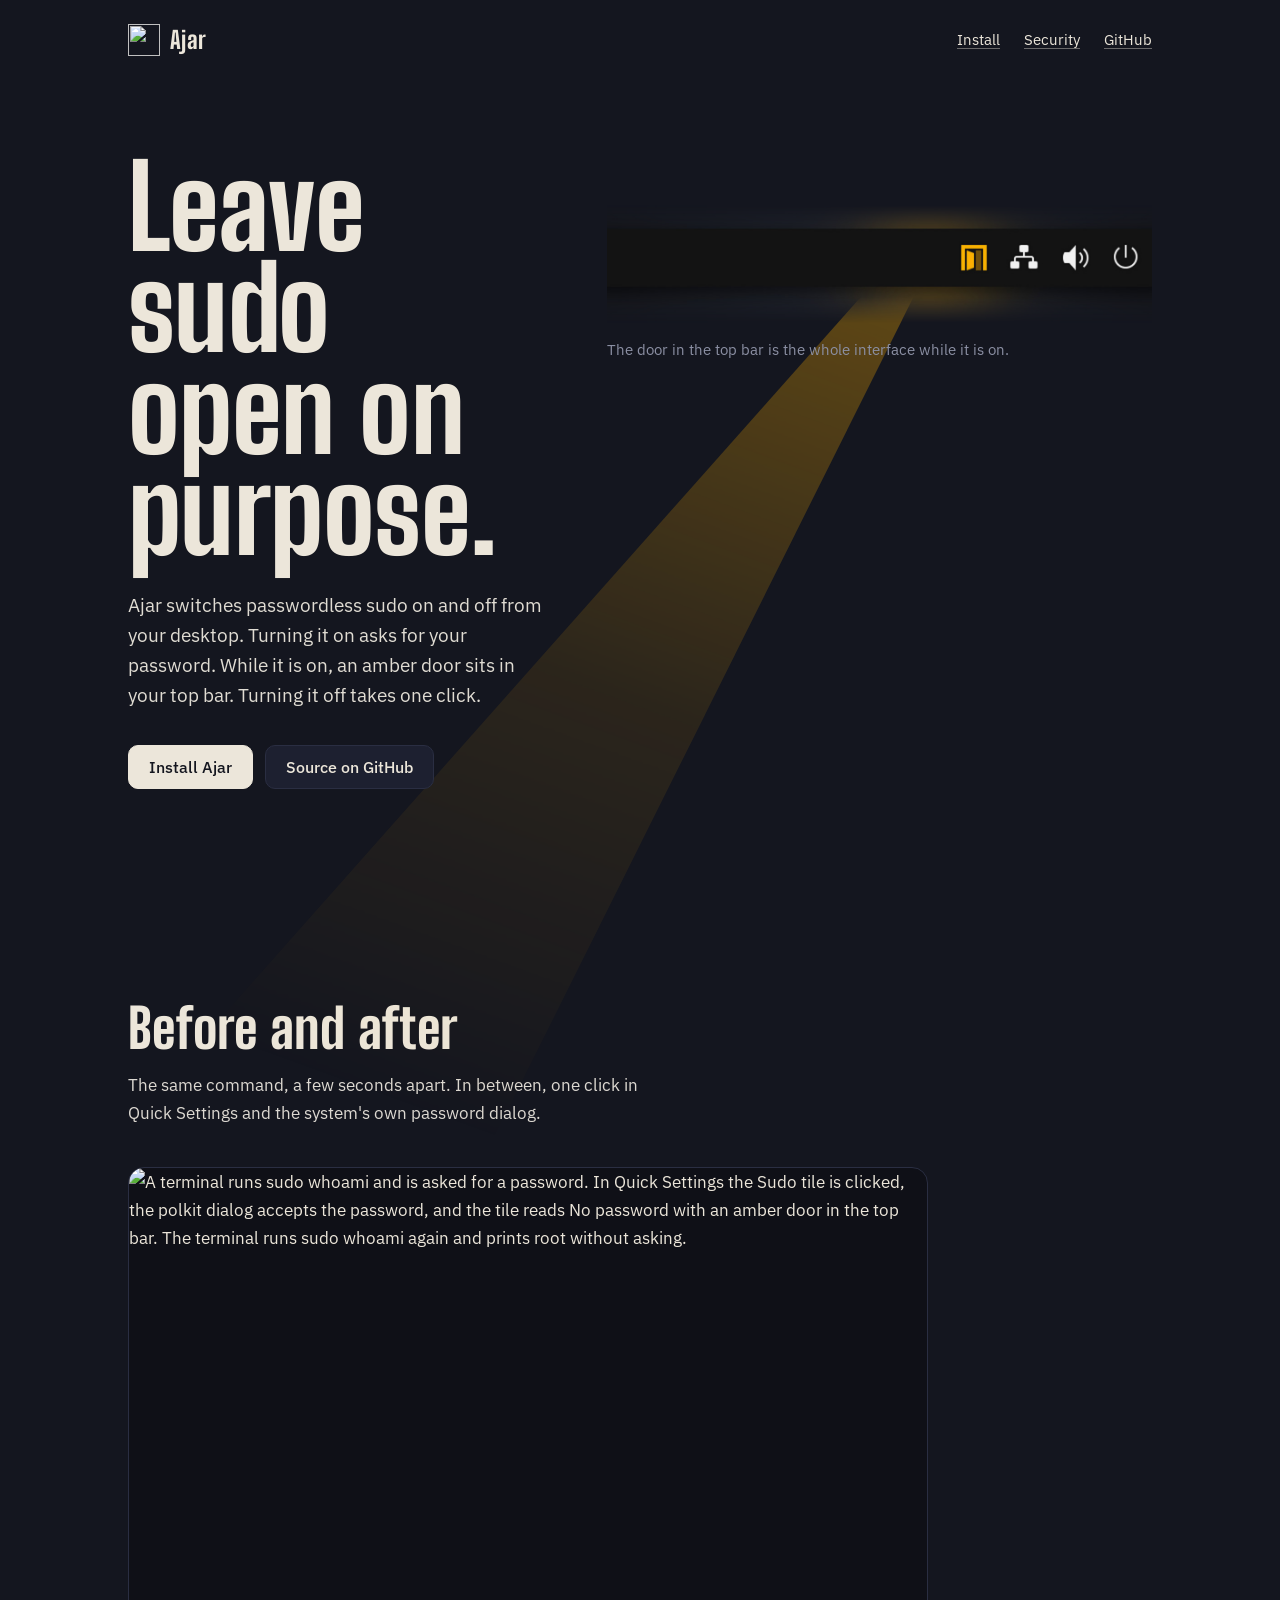
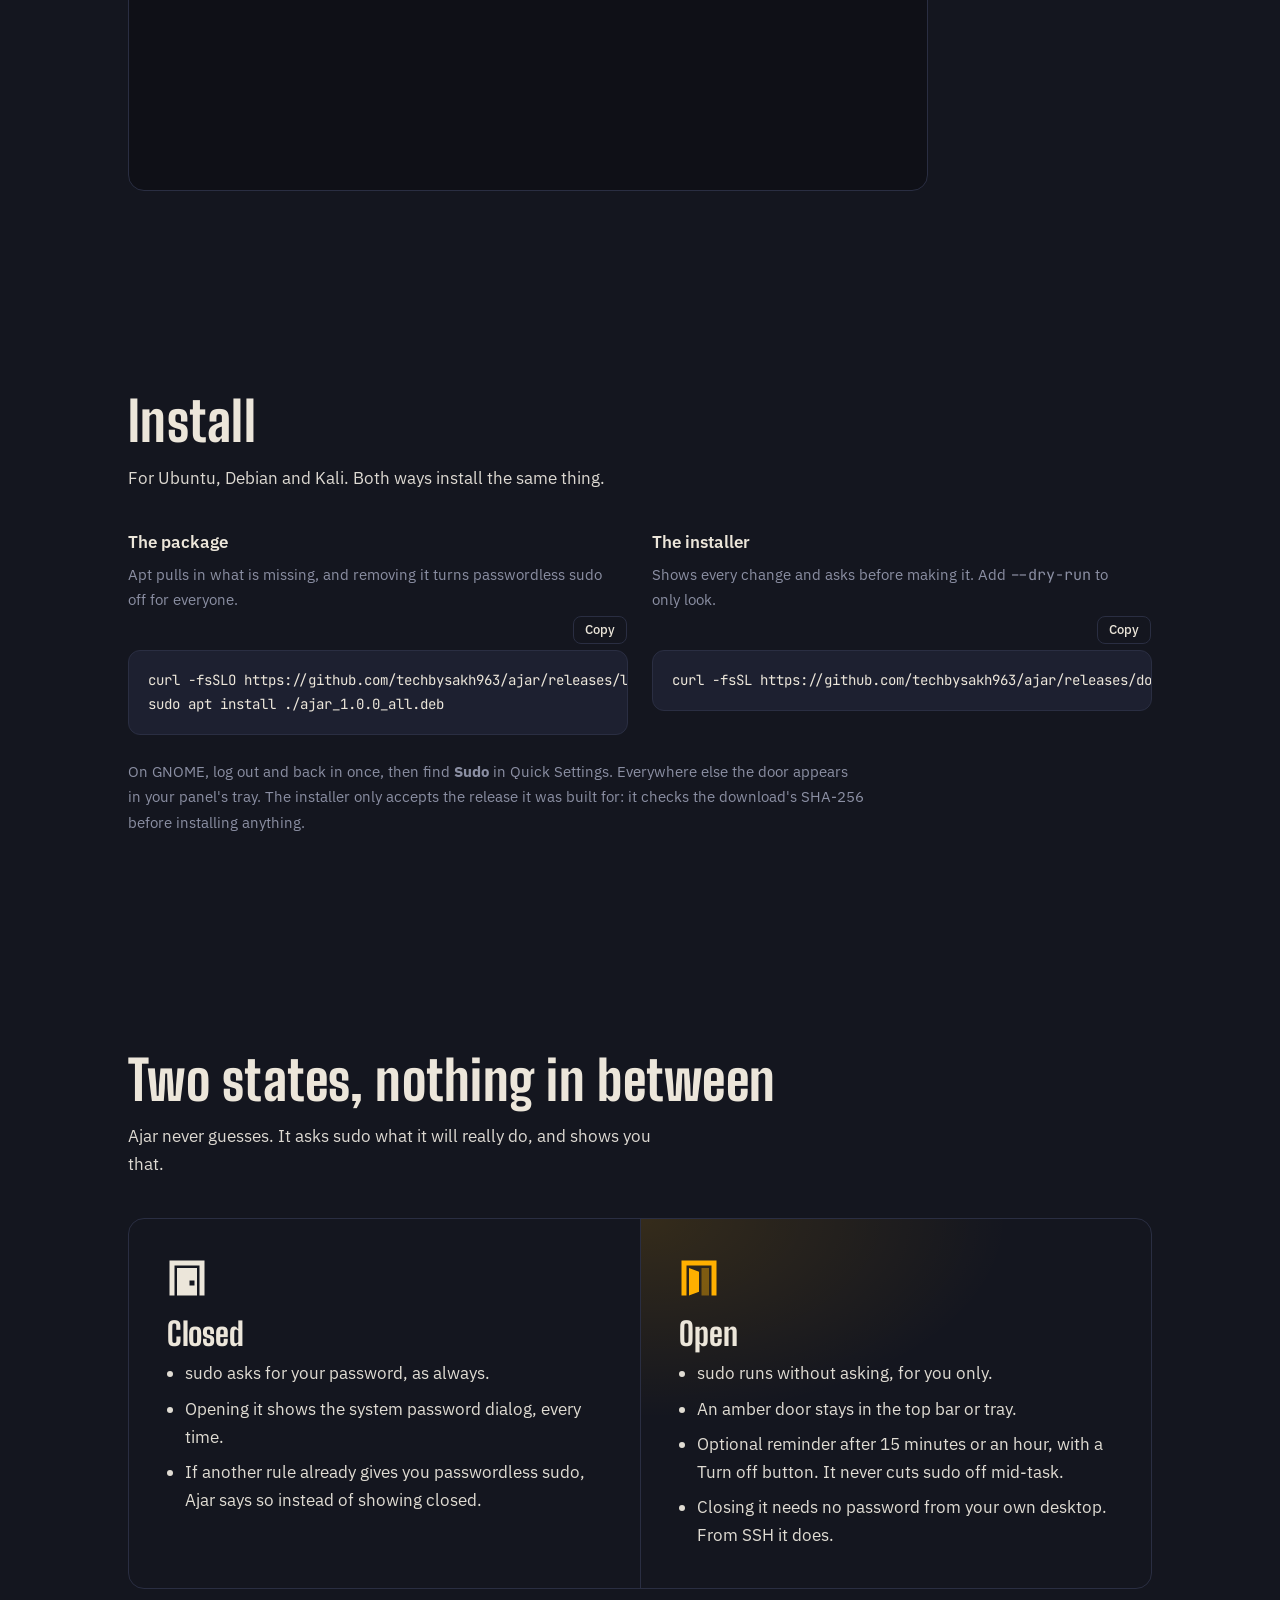
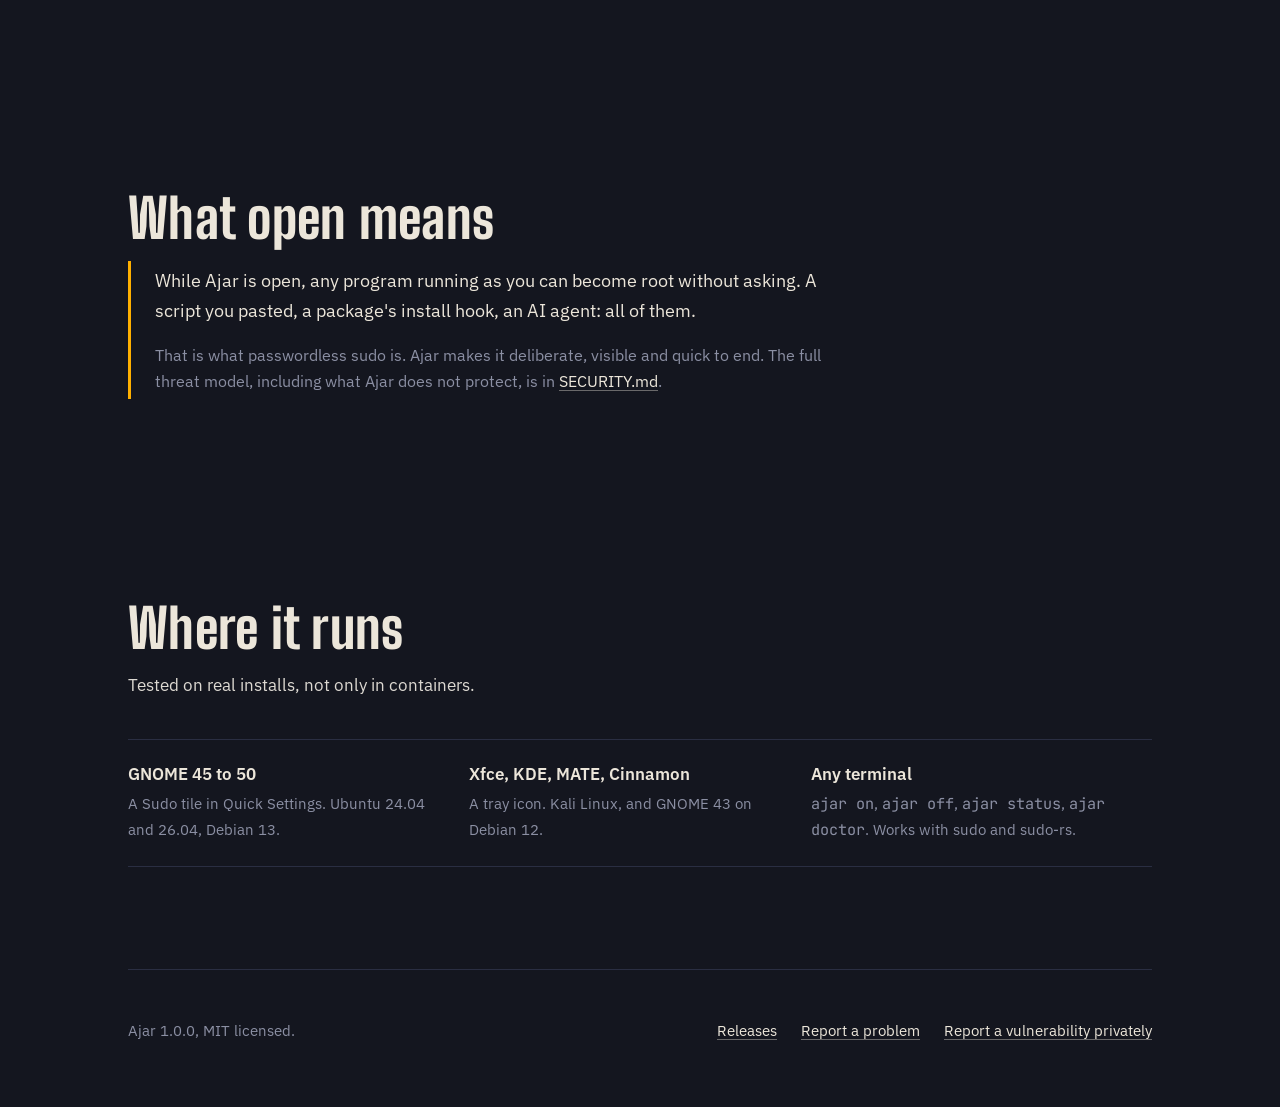
==== site/index.html @ 42a321dc "Add the landing page A dark room with the real top bar in it, and the light from the amber door fall" ====
<!doctype html>
<html lang="en">
<head>
<meta charset="utf-8">
<meta name="viewport" content="width=device-width, initial-scale=1">
<title>Ajar · Passwordless sudo switch for Linux (GNOME, Xfce, KDE)</title>
<meta name="description" content="Ajar turns passwordless sudo on and off from GNOME Quick Settings, a tray icon on Xfce, KDE and Kali, or the terminal. Turning on always asks for your password; an amber door shows while sudo is open.">
<link rel="canonical" href="https://techbysakh963.github.io/ajar/">
<meta property="og:type" content="website">
<meta property="og:title" content="Ajar: leave sudo open on purpose, and close it in one click">
<meta property="og:description" content="A passwordless sudo switch for GNOME, Xfce, KDE and the terminal. Polkit-gated, visible, and easy to turn off.">
<meta property="og:url" content="https://techbysakh963.github.io/ajar/">
<meta property="og:image" content="https://techbysakh963.github.io/ajar/hero.jpg">
<meta name="twitter:card" content="summary_large_image">
<meta name="theme-color" content="#14161f">
<link rel="icon" href="icon.svg" type="image/svg+xml">
<link rel="preconnect" href="https://fonts.googleapis.com">
<link rel="preconnect" href="https://fonts.gstatic.com" crossorigin>
<link href="https://fonts.googleapis.com/css2?family=Big+Shoulders+Display:wght@600;800&family=IBM+Plex+Sans:wght@400;500;600&family=JetBrains+Mono:wght@400;500&display=swap" rel="stylesheet">
<script type="application/ld+json">
{"@context":"https://schema.org","@type":"SoftwareApplication","name":"Ajar","applicationCategory":"UtilitiesApplication","operatingSystem":"Linux (Ubuntu, Debian, Kali)","description":"Switch passwordless sudo on and off from GNOME Quick Settings, a tray icon, or the command line. Turning on is gated by polkit.","softwareVersion":"1.0.0","license":"https://opensource.org/licenses/MIT","url":"https://techbysakh963.github.io/ajar/","downloadUrl":"https://github.com/techbysakh963/ajar/releases/latest","codeRepository":"https://github.com/techbysakh963/ajar","offers":{"@type":"Offer","price":"0","priceCurrency":"USD"}}
</script>
<style>
:root {
  --night: #14161f;
  --wall: #1d2030;
  --edge: #2a2e42;
  --lamp: #ffb000;
  --paper: #ece6da;
  --dust: #8b8fa3;
  --measure: 34rem;
  --gutter: clamp(1.25rem, 5vw, 4rem);
}
* { box-sizing: border-box; }
html { background: var(--night); }
body {
  margin: 0; color: var(--paper); background: var(--night);
  font: 400 1.0625rem/1.65 "IBM Plex Sans", system-ui, sans-serif;
  -webkit-font-smoothing: antialiased; overflow-x: hidden;
}
a { color: var(--paper); text-underline-offset: 0.2em; text-decoration-color: color-mix(in srgb, var(--paper) 40%, transparent); }
a:hover { text-decoration-color: var(--paper); }
:focus-visible { outline: 2px solid var(--lamp); outline-offset: 3px; border-radius: 4px; }
img { max-width: 100%; height: auto; display: block; }
code, pre { font-family: "JetBrains Mono", ui-monospace, monospace; }
.wrap { max-width: 72rem; margin: 0 auto; padding: 0 var(--gutter); }
.skip { position: absolute; left: -999px; }
.skip:focus { left: var(--gutter); top: 1rem; background: var(--wall); padding: .5rem 1rem; z-index: 5; }

/* ---------- top line ---------- */
.site-head { display: flex; justify-content: space-between; align-items: center; padding: 1.5rem 0; position: relative; z-index: 2; }
.brand { display: flex; align-items: center; gap: .6rem; font: 800 1.5rem/1 "Big Shoulders Display", sans-serif; letter-spacing: .02em; text-decoration: none; }
.brand img { width: 32px; height: 32px; }
.site-head nav { display: flex; gap: 1.5rem; font-size: .95rem; }

/* ---------- hero: the room and the light from the door ---------- */
.hero { position: relative; padding: clamp(2rem, 6vw, 5rem) 0 clamp(4rem, 9vw, 7rem); isolation: isolate; }
.light {
  /* a wedge of warm light, hinged at the door in the top bar, falling down and left */
  position: absolute; z-index: -1; pointer-events: none;
  top: calc(var(--door-y, 210px)); right: var(--door-x, 22%);
  width: min(78vw, 1100px); height: min(120vh, 1100px);
  transform-origin: 100% 0;
  background: linear-gradient(200deg, color-mix(in srgb, var(--lamp) 34%, transparent) 0%, color-mix(in srgb, var(--lamp) 10%, transparent) 38%, transparent 72%);
  clip-path: polygon(100% 0, 96% 0, 0 100%, 46% 100%);
  filter: blur(2px);
  animation: open 1.6s cubic-bezier(.2,.7,.1,1) .25s both;
}
@keyframes open {
  from { clip-path: polygon(100% 0, 99.5% 0, 98% 100%, 99% 100%); opacity: .2; }
  to   { clip-path: polygon(100% 0, 96% 0, 0 100%, 46% 100%); opacity: 1; }
}
.hero-grid { display: grid; grid-template-columns: minmax(0, .95fr) minmax(0, 1.25fr); gap: clamp(2rem, 5vw, 5rem); align-items: start; }
h1 {
  margin: 0; font: 800 clamp(3.4rem, 9vw, 7.25rem)/.88 "Big Shoulders Display", sans-serif;
  letter-spacing: -.005em; text-wrap: balance;
}
.lede { margin: 1.75rem 0 0; max-width: var(--measure); font-size: 1.2rem; line-height: 1.55; color: color-mix(in srgb, var(--paper) 88%, var(--dust)); }
.actions { display: flex; flex-wrap: wrap; gap: .75rem; margin-top: 2.25rem; }
.btn {
  display: inline-flex; align-items: center; gap: .5rem; padding: .8rem 1.25rem; border-radius: 10px;
  font: 500 1rem/1 "IBM Plex Sans", sans-serif; text-decoration: none; color: var(--paper);
  border: 1px solid var(--edge); background: var(--wall);
}
.btn:hover { border-color: color-mix(in srgb, var(--paper) 45%, var(--edge)); }
.btn.primary { background: var(--paper); color: var(--night); border-color: var(--paper); }
.btn.primary:hover { background: #fff; }
.bar { margin: clamp(1rem, 4vw, 3rem) 0 0; }
.bar img {
  width: 100%;
  /* the crop cuts through the glow: fade its top and bottom edges into the room */
  -webkit-mask-image: linear-gradient(transparent, #000 22%, #000 78%, transparent);
          mask-image: linear-gradient(transparent, #000 22%, #000 78%, transparent);
}
.bar figcaption { margin-top: .9rem; color: var(--dust); font-size: .95rem; }

/* ---------- sections ---------- */
section { padding: clamp(3.5rem, 8vw, 6.5rem) 0; }
h2 { margin: 0 0 1rem; font: 800 clamp(2.2rem, 5vw, 3.4rem)/.95 "Big Shoulders Display", sans-serif; letter-spacing: .005em; }
.intro { max-width: var(--measure); margin: 0 0 2.5rem; color: color-mix(in srgb, var(--paper) 85%, var(--dust)); }

.demo-frame { border-radius: 16px; overflow: hidden; border: 1px solid var(--edge); max-width: 800px; background: #0f1017; }

.install-grid { display: grid; grid-template-columns: repeat(2, minmax(0, 1fr)); gap: 1.5rem; }
.cmd h3 { margin: 0 0 .5rem; font: 600 1.05rem/1.3 "IBM Plex Sans", sans-serif; }
.cmd p { margin: 0; color: var(--dust); font-size: .95rem; max-width: 30rem; }
.code { position: relative; background: var(--wall); border: 1px solid var(--edge); border-radius: 12px; margin-top: 2.4rem; }
.code pre { margin: 0; padding: 1.1rem 1.2rem; overflow-x: auto; font-size: .88rem; line-height: 1.7; color: var(--paper); }
.copy {
  /* sits just above the block, so it never covers a long command */
  position: absolute; top: -2.2rem; right: 0; padding: .4rem .7rem; border-radius: 8px;
  border: 1px solid var(--edge); background: var(--night); color: var(--paper); font: 500 .8rem/1 "IBM Plex Sans", sans-serif; cursor: pointer;
}
.copy:hover { border-color: var(--dust); }
.note { margin-top: 1.5rem; color: var(--dust); font-size: .95rem; max-width: 46rem; }

.states { display: grid; grid-template-columns: repeat(2, minmax(0, 1fr)); border: 1px solid var(--edge); border-radius: 16px; overflow: hidden; }
.state { padding: clamp(1.5rem, 3vw, 2.5rem); }
.state + .state { border-left: 1px solid var(--edge); }
.state.open { background: radial-gradient(120% 90% at 0% 0%, color-mix(in srgb, var(--lamp) 14%, transparent), transparent 60%); }
.state img { width: 40px; height: 40px; margin-bottom: 1.25rem; }
.state h3 { margin: 0 0 .6rem; font: 800 2rem/1 "Big Shoulders Display", sans-serif; }
.state ul { margin: 0; padding-left: 1.1rem; color: color-mix(in srgb, var(--paper) 88%, var(--dust)); }
.state li + li { margin-top: .45rem; }

.warning { max-width: 46rem; border-left: 3px solid var(--lamp); padding: .25rem 0 .25rem 1.5rem; }
.warning p { margin: 0 0 1rem; font-size: 1.15rem; }
.warning p:last-child { margin: 0; font-size: 1rem; color: var(--dust); }

.desktops { display: grid; grid-template-columns: repeat(3, minmax(0, 1fr)); gap: 0; border-top: 1px solid var(--edge); }
.desktops div { padding: 1.5rem 1.5rem 1.5rem 0; border-bottom: 1px solid var(--edge); }
.desktops h3 { margin: 0 0 .35rem; font: 600 1.05rem/1.3 "IBM Plex Sans", sans-serif; }
.desktops p { margin: 0; color: var(--dust); font-size: .95rem; }

.site-foot { padding: 3rem 0 4rem; border-top: 1px solid var(--edge); color: var(--dust); font-size: .95rem; display: flex; flex-wrap: wrap; gap: 1rem 2rem; justify-content: space-between; }
.site-foot nav { display: flex; flex-wrap: wrap; gap: 1.5rem; }

@media (max-width: 860px) {
  /* minmax(0, 1fr), not 1fr: a 1fr track won't shrink below a long command line */
  .hero-grid, .install-grid, .states { grid-template-columns: minmax(0, 1fr); }
  .state + .state { border-left: 0; border-top: 1px solid var(--edge); }
  .desktops { grid-template-columns: minmax(0, 1fr); }
  .light { width: 140vw; right: 8%; }
  .site-head nav a.hide-sm { display: none; }
}
@media (prefers-reduced-motion: reduce) { .light { animation: none; } }
</style>
</head>
<body>
<a class="skip" href="#install">Skip to install</a>
<div class="wrap">
  <header class="site-head">
    <a class="brand" href="./"><img src="icon.svg" alt="" width="32" height="32">Ajar</a>
    <nav aria-label="Main">
      <a href="#install">Install</a>
      <a class="hide-sm" href="https://github.com/techbysakh963/ajar/blob/main/SECURITY.md">Security</a>
      <a href="https://github.com/techbysakh963/ajar">GitHub</a>
    </nav>
  </header>
</div>

<main id="main">
  <div class="hero">
    <div class="light" aria-hidden="true"></div>
    <div class="wrap hero-grid">
      <div>
        <h1>Leave sudo open on purpose.</h1>
        <p class="lede">Ajar switches passwordless sudo on and off from your desktop. Turning it on asks for your password. While it is on, an amber door sits in your top bar. Turning it off takes one click.</p>
        <div class="actions">
          <a class="btn primary" href="#install">Install Ajar</a>
          <a class="btn" href="https://github.com/techbysakh963/ajar">Source on GitHub</a>
        </div>
      </div>
      <figure class="bar">
        <img id="bar" src="bar.jpg" width="1200" height="260" alt="A real GNOME top bar with an amber open door next to the network, volume and power icons: sudo is passwordless right now.">
        <figcaption>The door in the top bar is the whole interface while it is on.</figcaption>
      </figure>
    </div>
  </div>

  <section aria-labelledby="see">
    <div class="wrap">
      <h2 id="see">Before and after</h2>
      <p class="intro">The same command, a few seconds apart. In between, one click in Quick Settings and the system's own password dialog.</p>
      <div class="demo-frame">
        <img src="demo.gif" width="800" height="624" loading="lazy" alt="A terminal runs sudo whoami and is asked for a password. In Quick Settings the Sudo tile is clicked, the polkit dialog accepts the password, and the tile reads No password with an amber door in the top bar. The terminal runs sudo whoami again and prints root without asking.">
      </div>
    </div>
  </section>

  <section id="install" aria-labelledby="install-h">
    <div class="wrap">
      <h2 id="install-h">Install</h2>
      <p class="intro">For Ubuntu, Debian and Kali. Both ways install the same thing.</p>
      <div class="install-grid">
        <div class="cmd">
          <h3>The package</h3>
          <p>Apt pulls in what is missing, and removing it turns passwordless sudo off for everyone.</p>
          <div class="code"><pre><code>curl -fsSLO https://github.com/techbysakh963/ajar/releases/latest/download/ajar_1.0.0_all.deb
sudo apt install ./ajar_1.0.0_all.deb</code></pre><button class="copy" type="button">Copy</button></div>
        </div>
        <div class="cmd">
          <h3>The installer</h3>
          <p>Shows every change and asks before making it. Add <code>--dry-run</code> to only look.</p>
          <div class="code"><pre><code>curl -fsSL https://github.com/techbysakh963/ajar/releases/download/v1.0.0/install.sh | bash</code></pre><button class="copy" type="button">Copy</button></div>
        </div>
      </div>
      <p class="note">On GNOME, log out and back in once, then find <strong>Sudo</strong> in Quick Settings. Everywhere else the door appears in your panel's tray. The installer only accepts the release it was built for: it checks the download's SHA-256 before installing anything.</p>
    </div>
  </section>

  <section aria-labelledby="states">
    <div class="wrap">
      <h2 id="states">Two states, nothing in between</h2>
      <p class="intro">Ajar never guesses. It asks sudo what it will really do, and shows you that.</p>
      <div class="states">
        <div class="state">
          <img src="closed.svg" alt="" width="40" height="40">
          <h3>Closed</h3>
          <ul>
            <li>sudo asks for your password, as always.</li>
            <li>Opening it shows the system password dialog, every time.</li>
            <li>If another rule already gives you passwordless sudo, Ajar says so instead of showing closed.</li>
          </ul>
        </div>
        <div class="state open">
          <img src="open.svg" alt="" width="40" height="40">
          <h3>Open</h3>
          <ul>
            <li>sudo runs without asking, for you only.</li>
            <li>An amber door stays in the top bar or tray.</li>
            <li>Optional reminder after 15 minutes or an hour, with a Turn off button. It never cuts sudo off mid-task.</li>
            <li>Closing it needs no password from your own desktop. From SSH it does.</li>
          </ul>
        </div>
      </div>
    </div>
  </section>

  <section aria-labelledby="honest">
    <div class="wrap">
      <h2 id="honest">What open means</h2>
      <div class="warning">
        <p>While Ajar is open, any program running as you can become root without asking. A script you pasted, a package's install hook, an AI agent: all of them.</p>
        <p>That is what passwordless sudo is. Ajar makes it deliberate, visible and quick to end. The full threat model, including what Ajar does not protect, is in <a href="https://github.com/techbysakh963/ajar/blob/main/SECURITY.md">SECURITY.md</a>.</p>
      </div>
    </div>
  </section>

  <section aria-labelledby="where">
    <div class="wrap">
      <h2 id="where">Where it runs</h2>
      <p class="intro">Tested on real installs, not only in containers.</p>
      <div class="desktops">
        <div><h3>GNOME 45 to 50</h3><p>A Sudo tile in Quick Settings. Ubuntu 24.04 and 26.04, Debian 13.</p></div>
        <div><h3>Xfce, KDE, MATE, Cinnamon</h3><p>A tray icon. Kali Linux, and GNOME 43 on Debian 12.</p></div>
        <div><h3>Any terminal</h3><p><code>ajar on</code>, <code>ajar off</code>, <code>ajar status</code>, <code>ajar doctor</code>. Works with sudo and sudo-rs.</p></div>
      </div>
    </div>
  </section>
</main>

<div class="wrap">
  <footer class="site-foot">
    <span>Ajar 1.0.0, MIT licensed.</span>
    <nav aria-label="Footer">
      <a href="https://github.com/techbysakh963/ajar/releases">Releases</a>
      <a href="https://github.com/techbysakh963/ajar/issues/new/choose">Report a problem</a>
      <a href="https://github.com/techbysakh963/ajar/security/advisories/new">Report a vulnerability privately</a>
    </nav>
  </footer>
</div>

<script>
// Hinge the light on the door in the top bar image (59.3% across, halfway down).
const bar = document.getElementById('bar'), light = document.querySelector('.light'), hero = document.querySelector('.hero');
function placeLight() {
  const b = bar.getBoundingClientRect(), h = hero.getBoundingClientRect();
  const x = b.left - h.left + b.width * 0.593, y = b.top - h.top + b.height * 0.5;
  light.style.right = (h.width - x) + 'px';
  light.style.top = y + 'px';
}
if (bar.complete) placeLight(); else bar.addEventListener('load', placeLight);
addEventListener('resize', placeLight);

document.querySelectorAll('.copy').forEach(btn => {
  btn.addEventListener('click', async () => {
    const text = btn.previousElementSibling.innerText.trim();
    try {
      await navigator.clipboard.writeText(text);
      btn.textContent = 'Copied';
    } catch {
      const r = document.createRange(); r.selectNodeContents(btn.previousElementSibling);
      const s = getSelection(); s.removeAllRanges(); s.addRange(r);
      btn.textContent = 'Selected';
    }
    setTimeout(() => { btn.textContent = 'Copy'; }, 1800);
  });
});
</script>
</body>
</html>
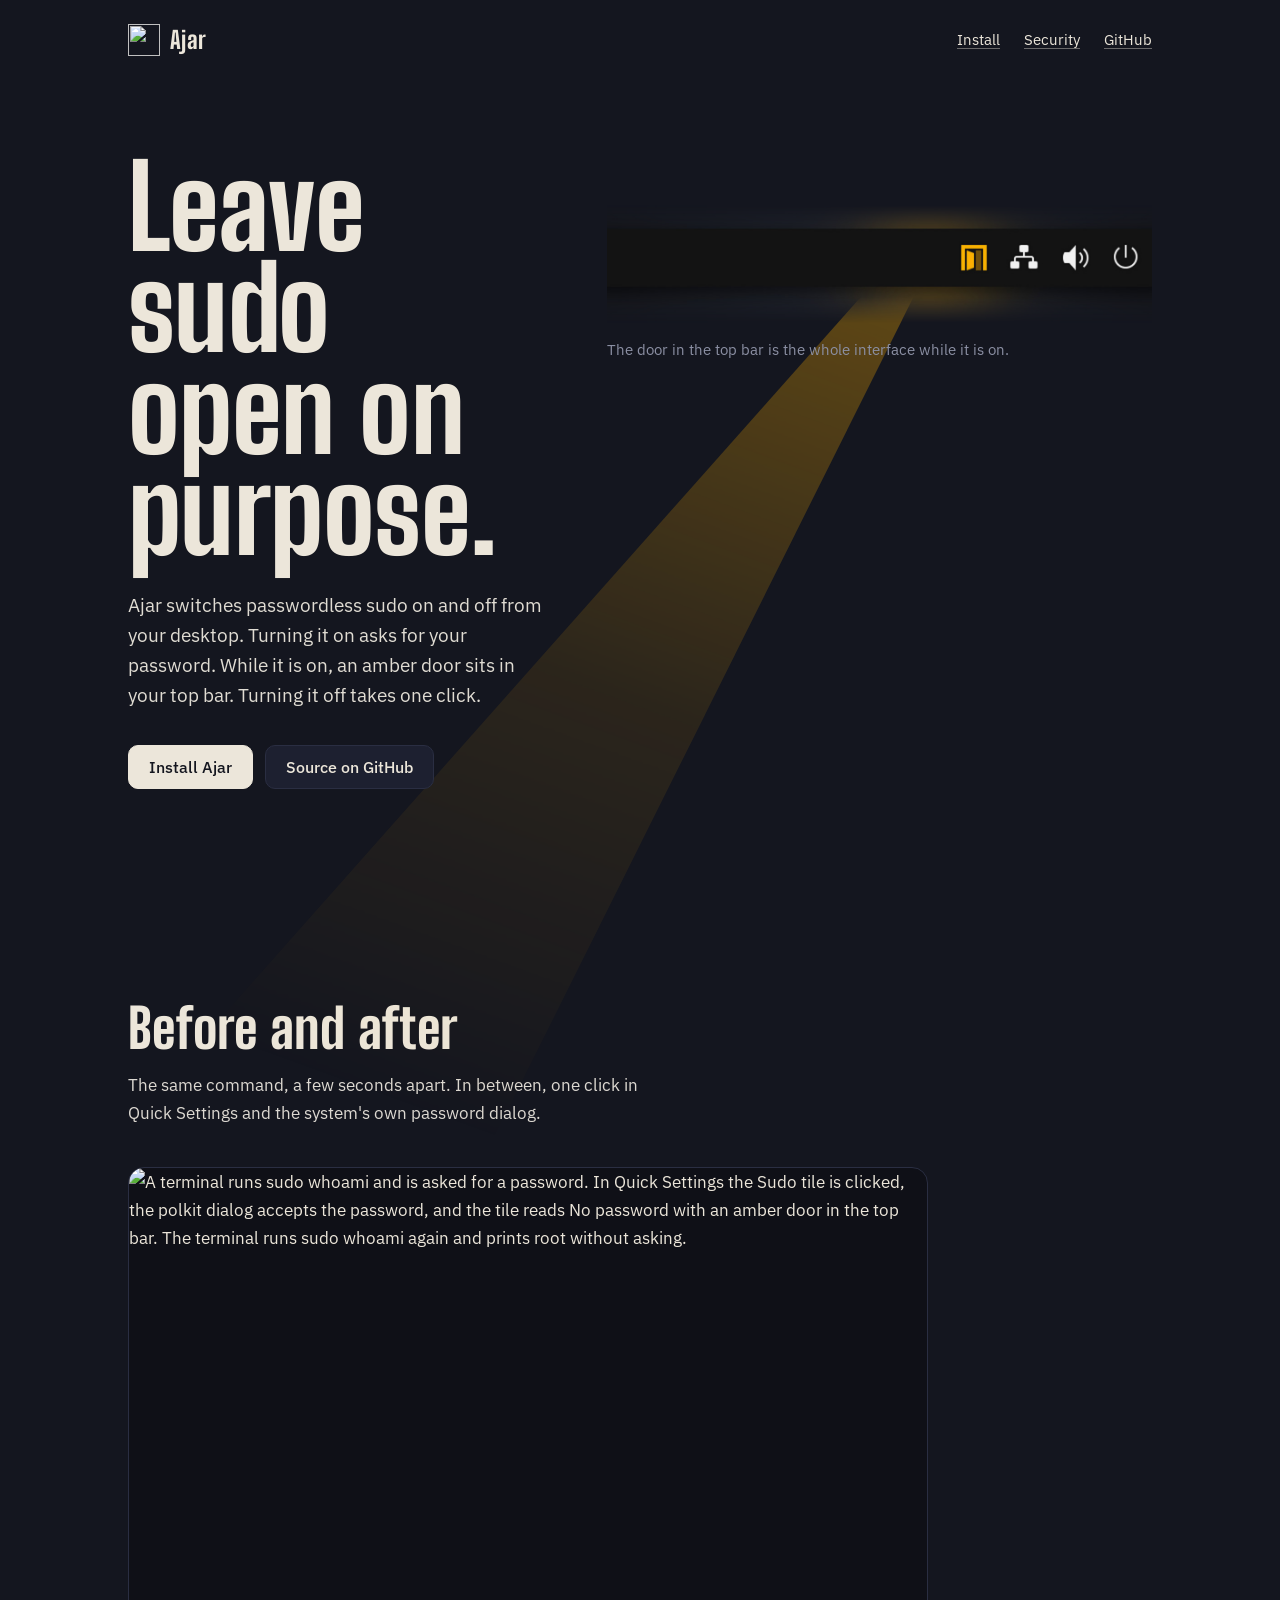
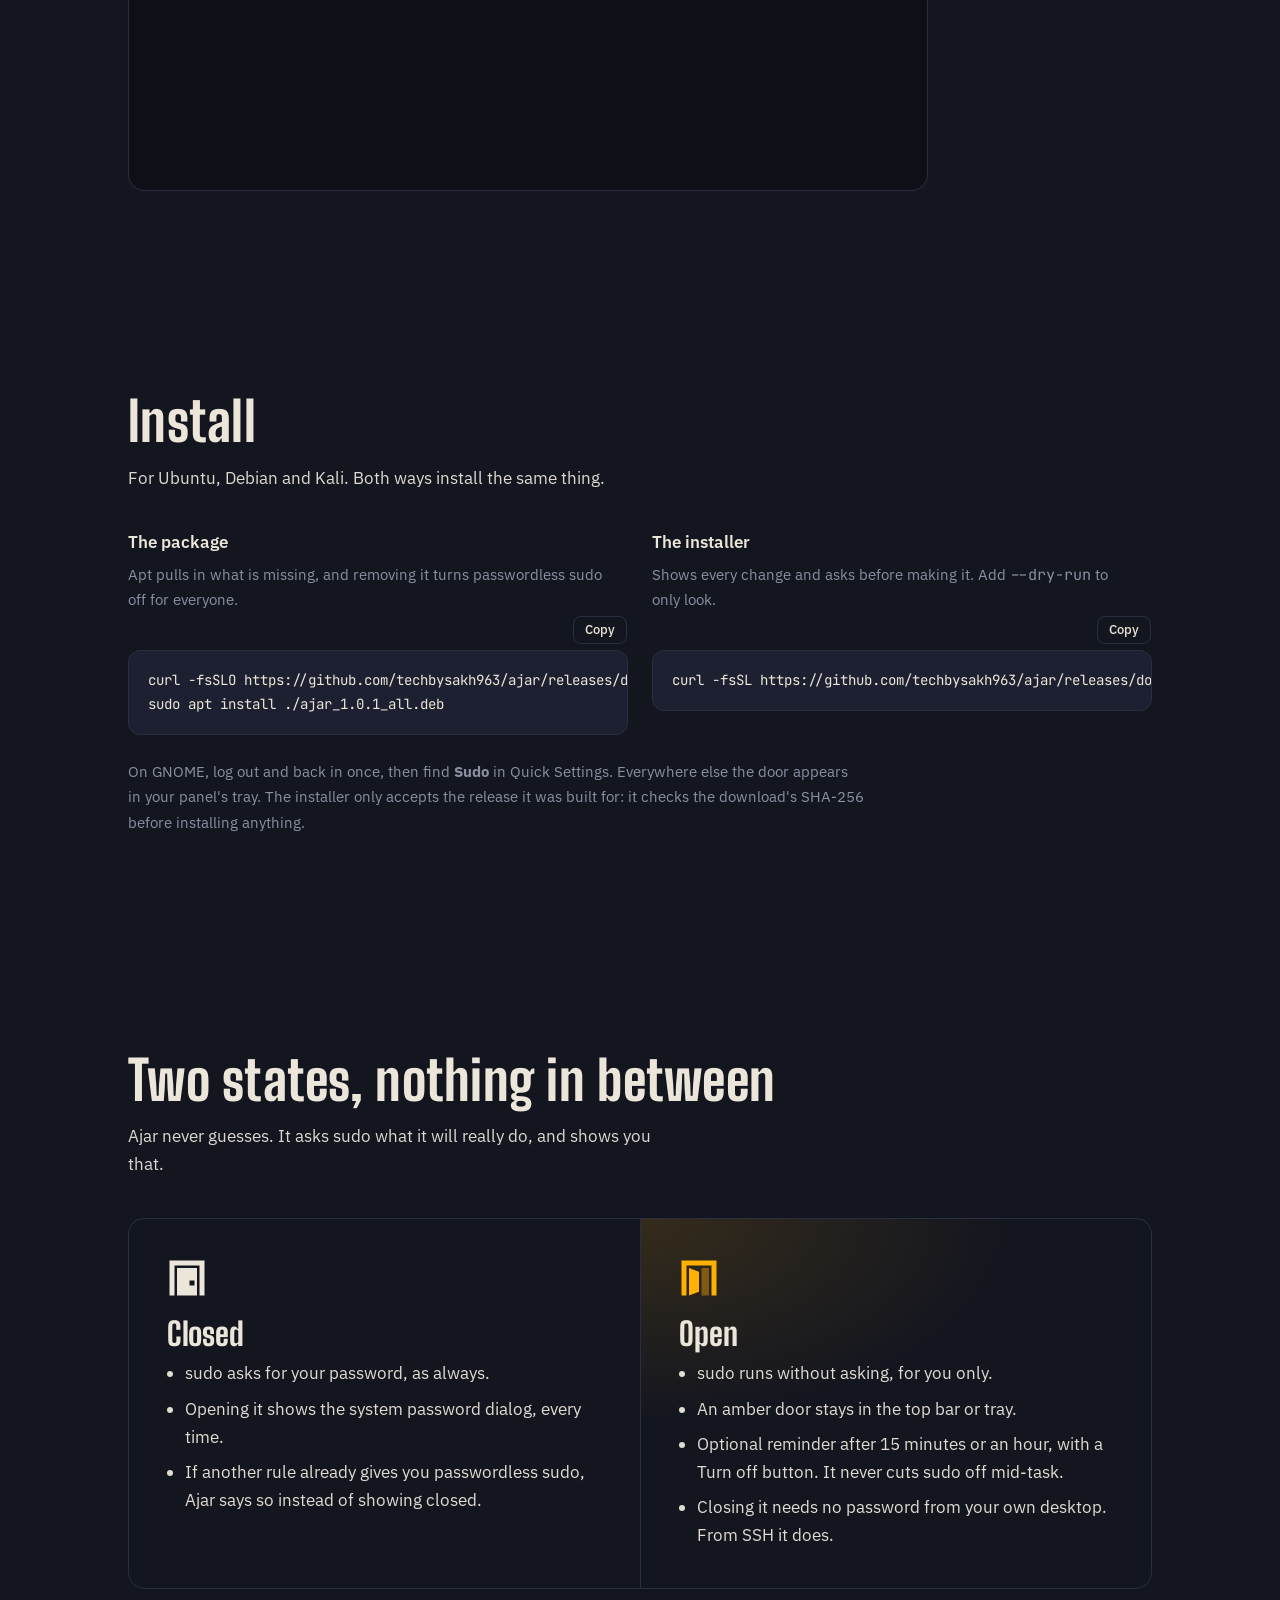
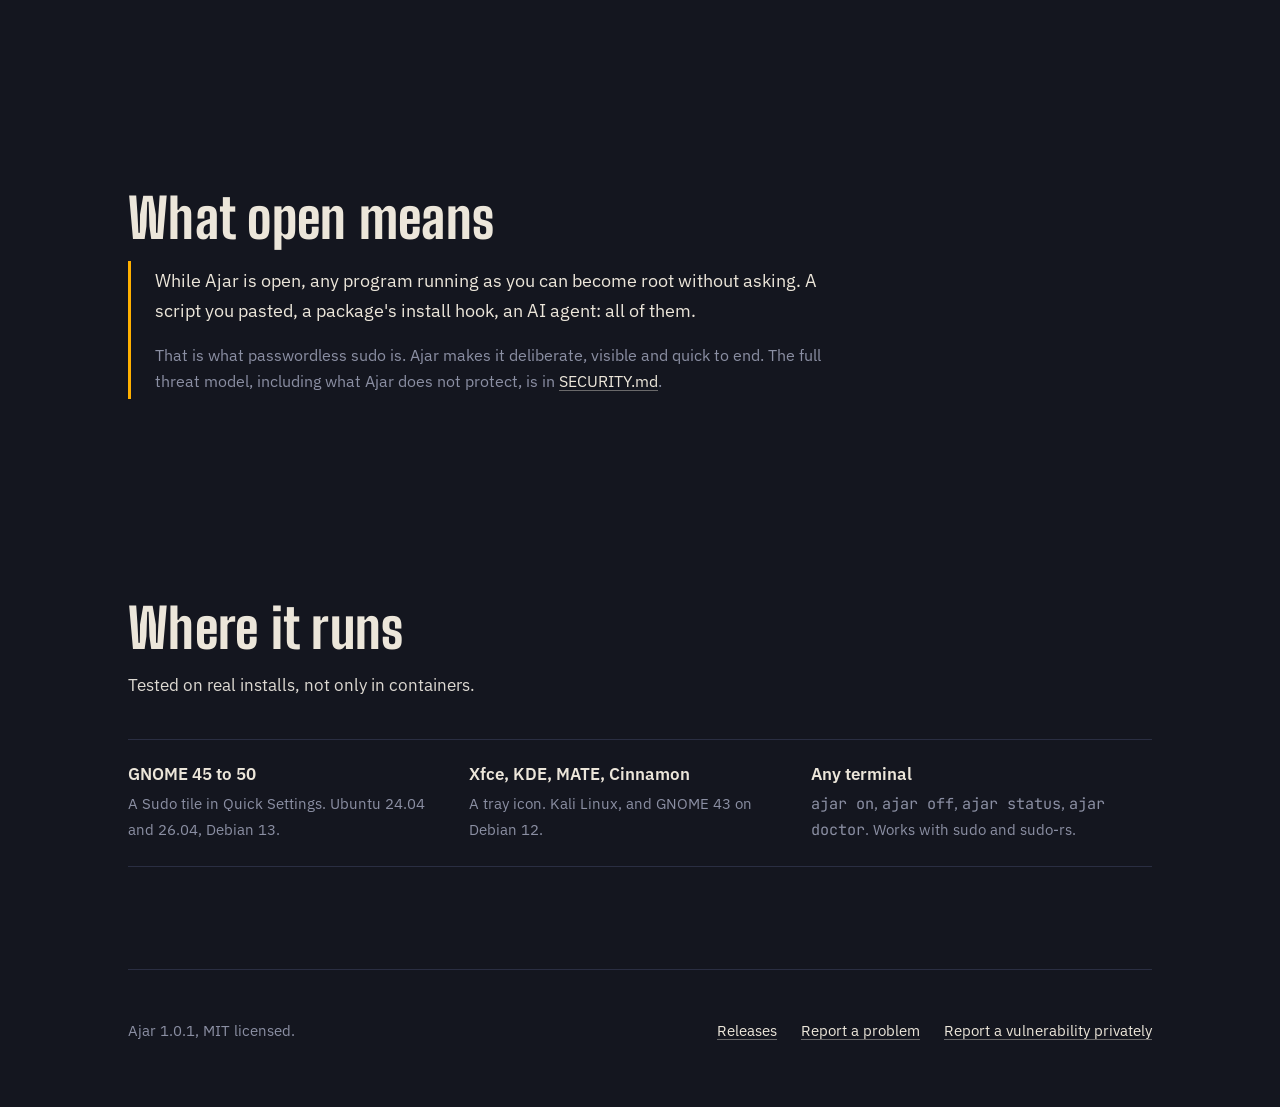
==== commit d37e0e98: "Release 1.0.1 Pin the download links to the release they belong to: the old releases/latest/download" ====
--- a/site/index.html
+++ b/site/index.html
@@ -18,7 +18,7 @@
 <link rel="preconnect" href="https://fonts.gstatic.com" crossorigin>
 <link href="https://fonts.googleapis.com/css2?family=Big+Shoulders+Display:wght@600;800&family=IBM+Plex+Sans:wght@400;500;600&family=JetBrains+Mono:wght@400;500&display=swap" rel="stylesheet">
 <script type="application/ld+json">
-{"@context":"https://schema.org","@type":"SoftwareApplication","name":"Ajar","applicationCategory":"UtilitiesApplication","operatingSystem":"Linux (Ubuntu, Debian, Kali)","description":"Switch passwordless sudo on and off from GNOME Quick Settings, a tray icon, or the command line. Turning on is gated by polkit.","softwareVersion":"1.0.0","license":"https://opensource.org/licenses/MIT","url":"https://techbysakh963.github.io/ajar/","downloadUrl":"https://github.com/techbysakh963/ajar/releases/latest","codeRepository":"https://github.com/techbysakh963/ajar","offers":{"@type":"Offer","price":"0","priceCurrency":"USD"}}
+{"@context":"https://schema.org","@type":"SoftwareApplication","name":"Ajar","applicationCategory":"UtilitiesApplication","operatingSystem":"Linux (Ubuntu, Debian, Kali)","description":"Switch passwordless sudo on and off from GNOME Quick Settings, a tray icon, or the command line. Turning on is gated by polkit.","softwareVersion":"1.0.1","license":"https://opensource.org/licenses/MIT","url":"https://techbysakh963.github.io/ajar/","downloadUrl":"https://github.com/techbysakh963/ajar/releases/latest","codeRepository":"https://github.com/techbysakh963/ajar","offers":{"@type":"Offer","price":"0","priceCurrency":"USD"}}
 </script>
 <style>
 :root {
@@ -196,13 +196,13 @@
         <div class="cmd">
           <h3>The package</h3>
           <p>Apt pulls in what is missing, and removing it turns passwordless sudo off for everyone.</p>
-          <div class="code"><pre><code>curl -fsSLO https://github.com/techbysakh963/ajar/releases/latest/download/ajar_1.0.0_all.deb
-sudo apt install ./ajar_1.0.0_all.deb</code></pre><button class="copy" type="button">Copy</button></div>
+          <div class="code"><pre><code>curl -fsSLO https://github.com/techbysakh963/ajar/releases/download/v1.0.1/ajar_1.0.1_all.deb
+sudo apt install ./ajar_1.0.1_all.deb</code></pre><button class="copy" type="button">Copy</button></div>
         </div>
         <div class="cmd">
           <h3>The installer</h3>
           <p>Shows every change and asks before making it. Add <code>--dry-run</code> to only look.</p>
-          <div class="code"><pre><code>curl -fsSL https://github.com/techbysakh963/ajar/releases/download/v1.0.0/install.sh | bash</code></pre><button class="copy" type="button">Copy</button></div>
+          <div class="code"><pre><code>curl -fsSL https://github.com/techbysakh963/ajar/releases/download/v1.0.1/install.sh | bash</code></pre><button class="copy" type="button">Copy</button></div>
         </div>
       </div>
       <p class="note">On GNOME, log out and back in once, then find <strong>Sudo</strong> in Quick Settings. Everywhere else the door appears in your panel's tray. The installer only accepts the release it was built for: it checks the download's SHA-256 before installing anything.</p>
@@ -262,7 +262,7 @@
 
 <div class="wrap">
   <footer class="site-foot">
-    <span>Ajar 1.0.0, MIT licensed.</span>
+    <span>Ajar 1.0.1, MIT licensed.</span>
     <nav aria-label="Footer">
       <a href="https://github.com/techbysakh963/ajar/releases">Releases</a>
       <a href="https://github.com/techbysakh963/ajar/issues/new/choose">Report a problem</a>
